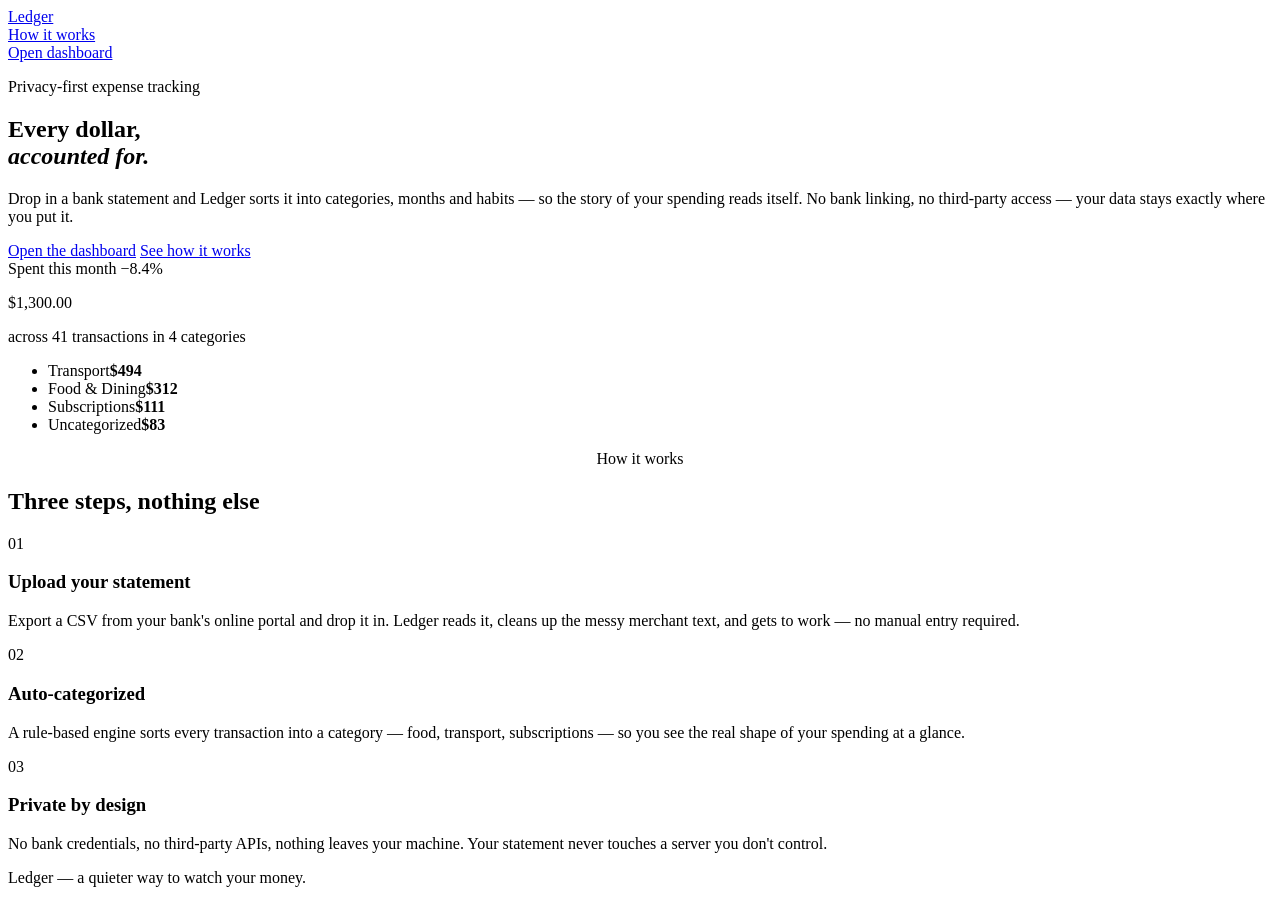
==== expense-tracker/src/main/resources/static/index.html @ 251d9d7b "feat: create frontend interface layout" ====
<!DOCTYPE html>
<html lang="en">
<head>
    <meta charset="UTF-8">
    <meta name="viewport" content="width=device-width, initial-scale=1">
    <title>Ledger — See where your money goes</title>
    <meta name="description" content="A calm, clear expense tracker. Upload a statement, watch your spending organise itself into categories and months. No bank linking, nothing leaves your machine.">
    <link rel="preconnect" href="https://fonts.googleapis.com">
    <link rel="preconnect" href="https://fonts.gstatic.com" crossorigin>
    <link href="https://fonts.googleapis.com/css2?family=Instrument+Serif:ital@0;1&family=Work+Sans:wght@400;500;600&display=swap" rel="stylesheet">
    <link rel="stylesheet" href="style.css">
</head>
<body>

<header class="topbar">
    <a class="brand" href="index.html">
        <span class="brand-mark"></span>
        <span class="brand-name">Ledger</span>
    </a>
    <nav class="nav">
        <a href="#features">How it works</a>
    </nav>
    <div class="topbar-actions">
        <a class="btn btn-solid" href="dashboard.html">Open dashboard</a>
    </div>
</header>

<main>
    <section class="hero" id="overview">
        <div class="hero-copy">
            <p class="eyebrow">Privacy-first expense tracking</p>
            <h1>Every dollar,<br><em>accounted for.</em></h1>
            <p class="lede">
                Drop in a bank statement and Ledger sorts it into categories, months and habits —
                so the story of your spending reads itself. No bank linking, no third-party access —
                your data stays exactly where you put it.
            </p>
            <div class="hero-actions">
                <a class="btn btn-solid btn-lg" href="dashboard.html">Open the dashboard</a>
                <a class="btn btn-line btn-lg" href="#features">See how it works</a>
            </div>
        </div>

        <aside class="hero-panel">
            <div class="panel-head">
                <span class="label">Spent this month</span>
                <span class="tag tag-down">−8.4%</span>
            </div>
            <p class="figure">$1,300.00</p>
            <p class="figure-sub">across 41 transactions in 4 categories</p>
            <ul class="mini-bars">
                <li><span>Transport</span><i style="--w:100%"></i><b>$494</b></li>
                <li><span>Food &amp; Dining</span><i style="--w:63%"></i><b>$312</b></li>
                <li><span>Subscriptions</span><i style="--w:22%"></i><b>$111</b></li>
                <li><span>Uncategorized</span><i style="--w:17%"></i><b>$83</b></li>
            </ul>
        </aside>
    </section>

    <section class="features" id="features">
        <p class="eyebrow" style="text-align:center;">How it works</p>
        <h2 class="section-title">Three steps, nothing else</h2>

        <div class="feature-grid">
            <article class="card feature-card">
                <span class="feature-num">01</span>
                <h3>Upload your statement</h3>
                <p>Export a CSV from your bank's online portal and drop it in. Ledger reads it, cleans up the messy merchant text, and gets to work — no manual entry required.</p>
            </article>
            <article class="card feature-card">
                <span class="feature-num">02</span>
                <h3>Auto-categorized</h3>
                <p>A rule-based engine sorts every transaction into a category — food, transport, subscriptions — so you see the real shape of your spending at a glance.</p>
            </article>
            <article class="card feature-card">
                <span class="feature-num">03</span>
                <h3>Private by design</h3>
                <p>No bank credentials, no third-party APIs, nothing leaves your machine. Your statement never touches a server you don't control.</p>
            </article>
        </div>
    </section>
</main>

<footer class="footer">
    <span class="brand-mark small"></span>
    <p>Ledger — a quieter way to watch your money.</p>
</footer>

</body>
</html>
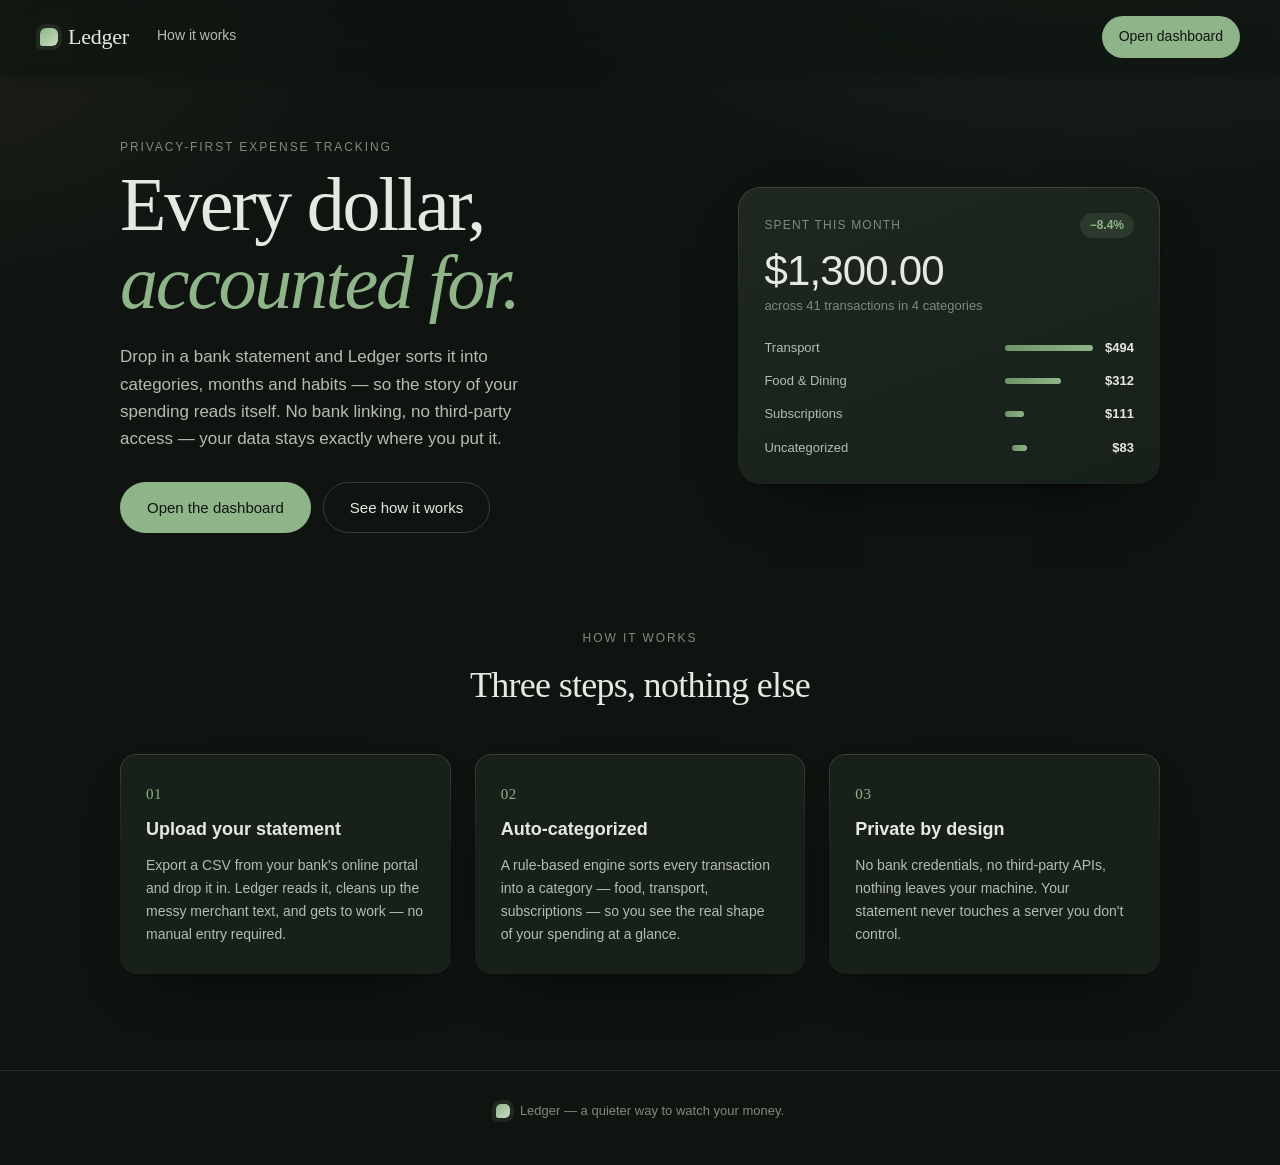
==== commit 8585ae3f: "Update tab title" ====
--- a/expense-tracker/src/main/resources/static/index.html
+++ b/expense-tracker/src/main/resources/static/index.html
@@ -3,7 +3,7 @@
 <head>
     <meta charset="UTF-8">
     <meta name="viewport" content="width=device-width, initial-scale=1">
-    <title>Ledger — See where your money goes</title>
+    <title>Ledger | Expense Tracker</title>
     <meta name="description" content="A calm, clear expense tracker. Upload a statement, watch your spending organise itself into categories and months. No bank linking, nothing leaves your machine.">
     <link rel="preconnect" href="https://fonts.googleapis.com">
     <link rel="preconnect" href="https://fonts.gstatic.com" crossorigin>
--- a/expense-tracker/src/main/resources/static/style.css
+++ b/expense-tracker/src/main/resources/static/style.css
@@ -0,0 +1,611 @@
+:root {
+    --bg: #0F1411;
+    --surface: #18201A;
+    --surface-2: #1E2720;
+    --line: rgba(230, 233, 227, .10);
+    --line-strong: rgba(230, 233, 227, .18);
+    --ink: #E6E9E3;
+    --ink-2: #B4BDB2;
+    --muted: #7E8A7C;
+    --olive: #8FB489;
+    --olive-deep: #6E9469;
+    --olive-soft: rgba(143, 180, 137, .14);
+    --clay: #D08A63;
+    --sand: #D9B370;
+    --sky: #7FA7C0;
+    --radius: 16px;
+    --shadow: 0 1px 2px rgba(0, 0, 0, .3), 0 26px 60px -34px rgba(0, 0, 0, .9);
+    --shadow-hover: 0 4px 8px rgba(0, 0, 0, .35), 0 32px 64px -30px rgba(0, 0, 0, .95);
+    --ease: cubic-bezier(.2, .8, .2, 1);
+}
+
+* { box-sizing: border-box; }
+
+html { scroll-behavior: smooth; }
+
+body {
+    margin: 0;
+    font-family: 'Work Sans', -apple-system, BlinkMacSystemFont, sans-serif;
+    font-size: 16px;
+    line-height: 1.55;
+    color: var(--ink);
+    background:
+            radial-gradient(1000px 520px at 86% -14%, rgba(143, 180, 137, .12), transparent 65%),
+            radial-gradient(760px 460px at -6% 4%, rgba(217, 179, 112, .07), transparent 62%),
+            var(--bg);
+    background-attachment: fixed;
+    -webkit-font-smoothing: antialiased;
+}
+
+h1, h2, h3, .value, .brand-name {
+    font-family: 'Instrument Serif', Georgia, serif;
+    font-weight: 400;
+}
+
+/* ---------- Top bar ---------- */
+.topbar {
+    position: sticky;
+    top: 0;
+    z-index: 20;
+    display: flex;
+    align-items: center;
+    gap: 28px;
+    padding: 16px 40px;
+    background: rgba(15, 20, 17, .62);
+    backdrop-filter: blur(20px) saturate(160%);
+    -webkit-backdrop-filter: blur(20px) saturate(160%);
+}
+
+.topbar::after {
+    content: '';
+    position: absolute;
+    left: 0;
+    right: 0;
+    bottom: -16px;
+    height: 16px;
+    background: linear-gradient(180deg, rgba(15, 20, 17, .45), transparent);
+    pointer-events: none;
+}
+
+.brand {
+    display: flex;
+    align-items: center;
+    gap: 10px;
+    text-decoration: none;
+    color: var(--ink);
+}
+
+.brand-mark {
+    width: 18px;
+    height: 18px;
+    border-radius: 6px 6px 6px 2px;
+    background: linear-gradient(140deg, var(--olive), #C7DDC0);
+    box-shadow: 0 0 0 4px rgba(143, 180, 137, .12);
+}
+
+.brand-mark.small { width: 14px; height: 14px; border-radius: 5px 5px 5px 2px; }
+
+.brand-name { font-size: 22px; letter-spacing: -0.01em; }
+
+.nav { display: flex; gap: 22px; margin-right: auto; }
+
+.nav a {
+    color: var(--ink-2);
+    text-decoration: none;
+    font-size: 14px;
+    font-weight: 500;
+    padding-bottom: 2px;
+    border-bottom: 1px solid transparent;
+    transition: color .18s var(--ease), border-color .18s var(--ease);
+}
+
+.nav a:hover { color: var(--ink); border-color: var(--olive); }
+
+.topbar-actions { display: flex; gap: 10px; }
+
+/* ---------- Buttons & fields ---------- */
+.btn {
+    font: inherit;
+    font-size: 14px;
+    font-weight: 500;
+    padding: 9px 16px;
+    border-radius: 999px;
+    border: 1px solid transparent;
+    cursor: pointer;
+    text-decoration: none;
+    display: inline-flex;
+    align-items: center;
+    transition: transform .15s var(--ease), background .2s ease, border-color .2s ease, color .2s ease, opacity .2s ease;
+}
+
+.btn:active { transform: scale(0.96); }
+
+.btn:disabled { opacity: .5; cursor: default; }
+
+.btn-solid { background: var(--olive); color: #0F1411; }
+.btn-solid:hover { background: #A6C79F; }
+
+.btn-line { background: transparent; border-color: var(--line-strong); color: var(--ink); }
+.btn-line:hover { background: var(--surface-2); border-color: var(--olive); }
+
+.btn-quiet { background: transparent; color: var(--ink-2); border-color: var(--line); }
+.btn-quiet:hover { background: var(--surface-2); color: var(--ink); }
+
+.btn-lg { padding: 13px 26px; font-size: 15px; }
+
+.field {
+    font: inherit;
+    font-size: 14px;
+    padding: 9px 13px;
+    border-radius: 10px;
+    border: 1px solid var(--line);
+    background: var(--bg);
+    color: var(--ink);
+    outline: none;
+    min-width: 170px;
+    transition: border-color .18s var(--ease), box-shadow .18s var(--ease);
+}
+
+.field::placeholder { color: var(--muted); }
+
+.field:focus {
+    border-color: var(--olive);
+    box-shadow: 0 0 0 3px rgba(143, 180, 137, .14);
+}
+
+/* ---------- Layout ---------- */
+main {
+    max-width: 1120px;
+    margin: 0 auto;
+    padding: 40px 40px 88px;
+    display: flex;
+    flex-direction: column;
+    gap: 32px;
+}
+
+.eyebrow {
+    margin: 0 0 10px;
+    font-size: 12px;
+    letter-spacing: .16em;
+    text-transform: uppercase;
+    color: var(--muted);
+}
+
+/* ---------- Landing hero ---------- */
+.hero {
+    display: grid;
+    grid-template-columns: 1.15fr .85fr;
+    gap: 48px;
+    align-items: center;
+    padding: 24px 0 44px;
+}
+
+.hero h1 {
+    margin: 0;
+    font-size: clamp(46px, 6.2vw, 76px);
+    line-height: 1.02;
+    letter-spacing: -0.03em;
+}
+
+.hero h1 em { font-style: italic; color: var(--olive); }
+
+.lede {
+    margin: 22px 0 30px;
+    max-width: 46ch;
+    font-size: 17px;
+    line-height: 1.6;
+    color: var(--ink-2);
+}
+
+.hero-actions { display: flex; gap: 12px; flex-wrap: wrap; }
+
+.hero-panel {
+    position: relative;
+    background: linear-gradient(160deg, var(--surface-2), var(--surface));
+    border-radius: 22px;
+    padding: 26px;
+    box-shadow: var(--shadow);
+    isolation: isolate;
+}
+
+.panel-head {
+    display: flex;
+    align-items: center;
+    justify-content: space-between;
+    gap: 12px;
+}
+
+.label {
+    margin: 0;
+    font-size: 12px;
+    letter-spacing: .1em;
+    text-transform: uppercase;
+    color: var(--muted);
+}
+
+.tag {
+    font-size: 12px;
+    font-weight: 600;
+    padding: 3px 10px;
+    border-radius: 999px;
+}
+
+.tag-down { background: var(--olive-soft); color: var(--olive); }
+
+.figure {
+    margin: 12px 0 4px;
+    font-size: 42px;
+    line-height: 1;
+    letter-spacing: -0.02em;
+    font-variant-numeric: tabular-nums;
+}
+
+.figure-sub { margin: 0 0 22px; font-size: 13px; color: var(--muted); }
+
+.mini-bars { list-style: none; margin: 0; padding: 0; display: grid; gap: 13px; }
+
+.mini-bars li {
+    display: grid;
+    grid-template-columns: 1fr 88px auto;
+    align-items: center;
+    gap: 12px;
+    font-size: 13px;
+    color: var(--ink-2);
+}
+
+.mini-bars i {
+    height: 6px;
+    border-radius: 999px;
+    background: linear-gradient(90deg, var(--olive-deep), var(--olive));
+    width: var(--w);
+    display: block;
+}
+
+.mini-bars b { font-weight: 600; font-variant-numeric: tabular-nums; color: var(--ink); }
+
+/* ---------- Landing features ---------- */
+.features { padding: 20px 0 8px; text-align: center; }
+
+.section-title {
+    margin: 8px 0 40px;
+    font-size: clamp(28px, 3.5vw, 36px);
+    letter-spacing: -0.02em;
+}
+
+.feature-grid {
+    display: grid;
+    grid-template-columns: repeat(auto-fit, minmax(240px, 1fr));
+    gap: 24px;
+    text-align: left;
+}
+
+.feature-num {
+    display: inline-block;
+    font-family: 'Instrument Serif', Georgia, serif;
+    font-size: 15px;
+    color: var(--olive);
+    letter-spacing: .04em;
+    margin-bottom: 10px;
+}
+
+.feature-card h3 {
+    margin: 0 0 10px;
+    font-family: 'Work Sans', sans-serif;
+    font-size: 18px;
+    font-weight: 600;
+    color: var(--ink);
+}
+
+.feature-card p {
+    margin: 0;
+    font-size: 14px;
+    line-height: 1.65;
+    color: var(--ink-2);
+}
+
+/* ---------- Dashboard page head ---------- */
+.page-head { padding: 8px 0 4px; }
+
+.page-head-top {
+    display: flex;
+    align-items: flex-start;
+    justify-content: space-between;
+    gap: 20px;
+    flex-wrap: wrap;
+}
+
+.page-title {
+    margin: 0 0 10px;
+    font-size: clamp(30px, 3.5vw, 40px);
+    letter-spacing: -0.02em;
+    line-height: 1.05;
+}
+
+.page-sub {
+    margin: 0;
+    max-width: 52ch;
+    font-size: 15px;
+    color: var(--ink-2);
+    line-height: 1.6;
+}
+
+.live-badge {
+    display: inline-flex;
+    align-items: center;
+    gap: 7px;
+    padding: 6px 12px;
+    border-radius: 999px;
+    border: 1px solid var(--line-strong);
+    background: var(--surface-2);
+    font-size: 12px;
+    font-weight: 500;
+    color: var(--ink-2);
+    letter-spacing: .02em;
+    margin-top: 6px;
+    flex-shrink: 0;
+}
+
+.live-badge i {
+    width: 6px;
+    height: 6px;
+    border-radius: 50%;
+    background: var(--olive);
+    display: block;
+    animation: pulseDot 2s infinite;
+}
+
+@keyframes pulseDot {
+    0% { box-shadow: 0 0 0 0 rgba(143, 180, 137, .55); }
+    70% { box-shadow: 0 0 0 6px rgba(143, 180, 137, 0); }
+    100% { box-shadow: 0 0 0 0 rgba(143, 180, 137, 0); }
+}
+
+/* ---------- Stats ---------- */
+.stats {
+    display: grid;
+    grid-template-columns: 1.3fr repeat(3, 1fr);
+    gap: 1px;
+    background: var(--line);
+    border: 1px solid var(--line);
+    border-radius: var(--radius);
+    overflow: hidden;
+}
+
+.stat {
+    position: relative;
+    background: var(--surface);
+    padding: 22px 24px;
+    margin: 0;
+    transition: background .2s ease;
+}
+
+.stat:hover { background: var(--surface-2); }
+
+.stat:first-child {
+    background: linear-gradient(160deg, var(--surface-2), var(--surface));
+}
+
+.stat .value {
+    margin: 8px 0 4px;
+    font-size: 30px;
+    line-height: 1.1;
+    letter-spacing: -0.015em;
+    font-variant-numeric: tabular-nums;
+}
+
+.stat:first-child .value {
+    font-size: 40px;
+    letter-spacing: -0.02em;
+}
+
+.stat .sub { margin: 0; font-size: 13px; color: var(--muted); }
+
+/* ---------- Cards (dashboard cards + feature cards share this) ---------- */
+.grid {
+    display: grid;
+    grid-template-columns: repeat(auto-fit, minmax(340px, 1fr));
+    gap: 24px;
+}
+
+.card, .hero-panel, .stat {
+    position: relative;
+}
+
+.card::before, .hero-panel::before, .stat::before {
+    content: '';
+    position: absolute;
+    inset: 0;
+    border-radius: inherit;
+    padding: 1px;
+    background: linear-gradient(180deg, rgba(230, 233, 227, .16), rgba(230, 233, 227, 0) 45%);
+    -webkit-mask: linear-gradient(#fff 0 0) content-box, linear-gradient(#fff 0 0);
+    -webkit-mask-composite: xor;
+    mask-composite: exclude;
+    pointer-events: none;
+}
+
+.card {
+    background: var(--surface);
+    border-radius: var(--radius);
+    padding: 26px;
+    box-shadow: var(--shadow);
+    transition: transform .25s var(--ease), box-shadow .25s var(--ease);
+    isolation: isolate;
+}
+
+.card:hover {
+    transform: translateY(-2px);
+    box-shadow: var(--shadow-hover);
+}
+
+.feature-card { padding: 28px 26px; }
+
+.card-head {
+    display: flex;
+    align-items: baseline;
+    justify-content: space-between;
+    gap: 14px;
+    flex-wrap: wrap;
+    margin-bottom: 22px;
+}
+
+.card h2 { margin: 0; font-size: 22px; letter-spacing: -0.01em; }
+
+.hint { font-size: 12px; color: var(--muted); letter-spacing: .04em; }
+
+.filters { display: flex; gap: 10px; flex-wrap: wrap; }
+
+.chart-wrap {
+    position: relative;
+    height: 240px;
+}
+
+/* ---------- Table ---------- */
+.wide { padding-bottom: 12px; }
+
+.table-wrap { overflow-x: auto; }
+
+.tx { width: 100%; border-collapse: collapse; font-size: 14px; }
+
+.tx th {
+    text-align: left;
+    font-size: 11px;
+    font-weight: 600;
+    letter-spacing: .1em;
+    text-transform: uppercase;
+    color: var(--muted);
+    padding: 0 14px 12px;
+    border-bottom: 1px solid var(--line);
+    white-space: nowrap;
+}
+
+.tx td {
+    padding: 15px 14px;
+    border-bottom: 1px solid rgba(230, 233, 227, .06);
+    color: var(--ink-2);
+}
+
+.tx tbody tr:last-child td { border-bottom: none; }
+.tx tbody tr { transition: background .15s ease; }
+.tx tbody tr:hover td { background: rgba(230, 233, 227, .035); }
+
+.tx .date { white-space: nowrap; color: var(--muted); font-variant-numeric: tabular-nums; }
+.tx .desc { color: var(--ink); font-weight: 500; }
+
+.tx .num {
+    text-align: right;
+    font-weight: 600;
+    font-variant-numeric: tabular-nums;
+    white-space: nowrap;
+    color: var(--ink);
+}
+
+.pill {
+    display: inline-block;
+    padding: 4px 11px;
+    border-radius: 999px;
+    font-size: 12px;
+    font-weight: 500;
+    white-space: nowrap;
+    background: rgba(230, 233, 227, .07);
+    color: var(--ink-2);
+}
+
+.pill.food { background: var(--olive-soft); color: var(--olive); }
+.pill.transport { background: rgba(127, 167, 192, .14); color: var(--sky); }
+.pill.subs { background: rgba(217, 179, 112, .14); color: var(--sand); }
+.pill.grocery { background: rgba(110, 148, 105, .16); color: #9CC496; }
+.pill.rent { background: rgba(208, 138, 99, .14); color: var(--clay); }
+.pill.none { background: rgba(230, 233, 227, .06); color: var(--muted); }
+
+/* ---------- Dialog (Add expense) ---------- */
+dialog {
+    background: var(--surface);
+    color: var(--ink);
+    border: 1px solid var(--line-strong);
+    border-radius: var(--radius);
+    padding: 26px;
+    max-width: 400px;
+    width: 90%;
+    box-shadow: var(--shadow);
+}
+dialog::backdrop { background: rgba(0,0,0,.5); backdrop-filter: blur(4px); }
+dialog h2 { margin: 0 0 18px; font-size: 20px; }
+dialog form { display: flex; flex-direction: column; gap: 14px; }
+dialog label { display: flex; flex-direction: column; gap: 6px; font-size: 13px; color: var(--ink-2); }
+dialog input, dialog select {
+    font: inherit; padding: 9px 12px; border-radius: 10px;
+    border: 1px solid var(--line); background: var(--bg); color: var(--ink);
+}
+.dialog-actions { display: flex; justify-content: flex-end; gap: 10px; margin-top: 8px; }
+
+/* ---------- Footer ---------- */
+.footer {
+    display: flex;
+    align-items: center;
+    justify-content: center;
+    gap: 10px;
+    padding: 30px 40px 44px;
+    border-top: 1px solid var(--line);
+    color: var(--muted);
+    font-size: 13px;
+}
+
+.footer p { margin: 0; }
+
+/* ---------- Entrance ---------- */
+@keyframes cardIn {
+    from { opacity: 0; transform: translateY(12px); }
+    to { opacity: 1; transform: translateY(0); }
+}
+
+.stats .stat, .grid .card, .feature-grid .card, #activity {
+    animation: cardIn .5s var(--ease) both;
+}
+
+.stats .stat:nth-child(1) { animation-delay: .02s; }
+.stats .stat:nth-child(2) { animation-delay: .08s; }
+.stats .stat:nth-child(3) { animation-delay: .14s; }
+.stats .stat:nth-child(4) { animation-delay: .2s; }
+.grid .card:nth-child(1), .feature-grid .card:nth-child(1) { animation-delay: .1s; }
+.grid .card:nth-child(2), .feature-grid .card:nth-child(2) { animation-delay: .16s; }
+.feature-grid .card:nth-child(3) { animation-delay: .22s; }
+#activity { animation-delay: .22s; }
+
+/* ---------- Reduced motion ---------- */
+@media (prefers-reduced-motion: reduce) {
+    .card, .stat, .btn, .tx tbody tr, .nav a, .field, .live-badge i {
+        transition-duration: .01ms !important;
+        animation-duration: .01ms !important;
+    }
+    .card:hover, .btn:active {
+        transform: none !important;
+    }
+}
+
+/* ---------- Reduced transparency ---------- */
+@media (prefers-reduced-transparency: reduce) {
+    .topbar {
+        background: var(--bg);
+        backdrop-filter: none;
+        -webkit-backdrop-filter: none;
+        border-bottom: 1px solid var(--line);
+    }
+    .topbar::after { display: none; }
+}
+
+/* ---------- Responsive ---------- */
+@media (max-width: 900px) {
+    .hero { grid-template-columns: 1fr; gap: 34px; }
+    .nav { display: none; }
+    .stats { grid-template-columns: repeat(auto-fit, minmax(160px, 1fr)); }
+    .stat:first-child .value { font-size: 32px; }
+}
+
+@media (max-width: 640px) {
+    .topbar { padding: 14px 20px; gap: 14px; }
+    main { padding: 28px 20px 64px; }
+    .field { min-width: 0; flex: 1; }
+    .filters { width: 100%; }
+    .page-head-top { flex-direction: column; align-items: flex-start; gap: 12px; }
+}
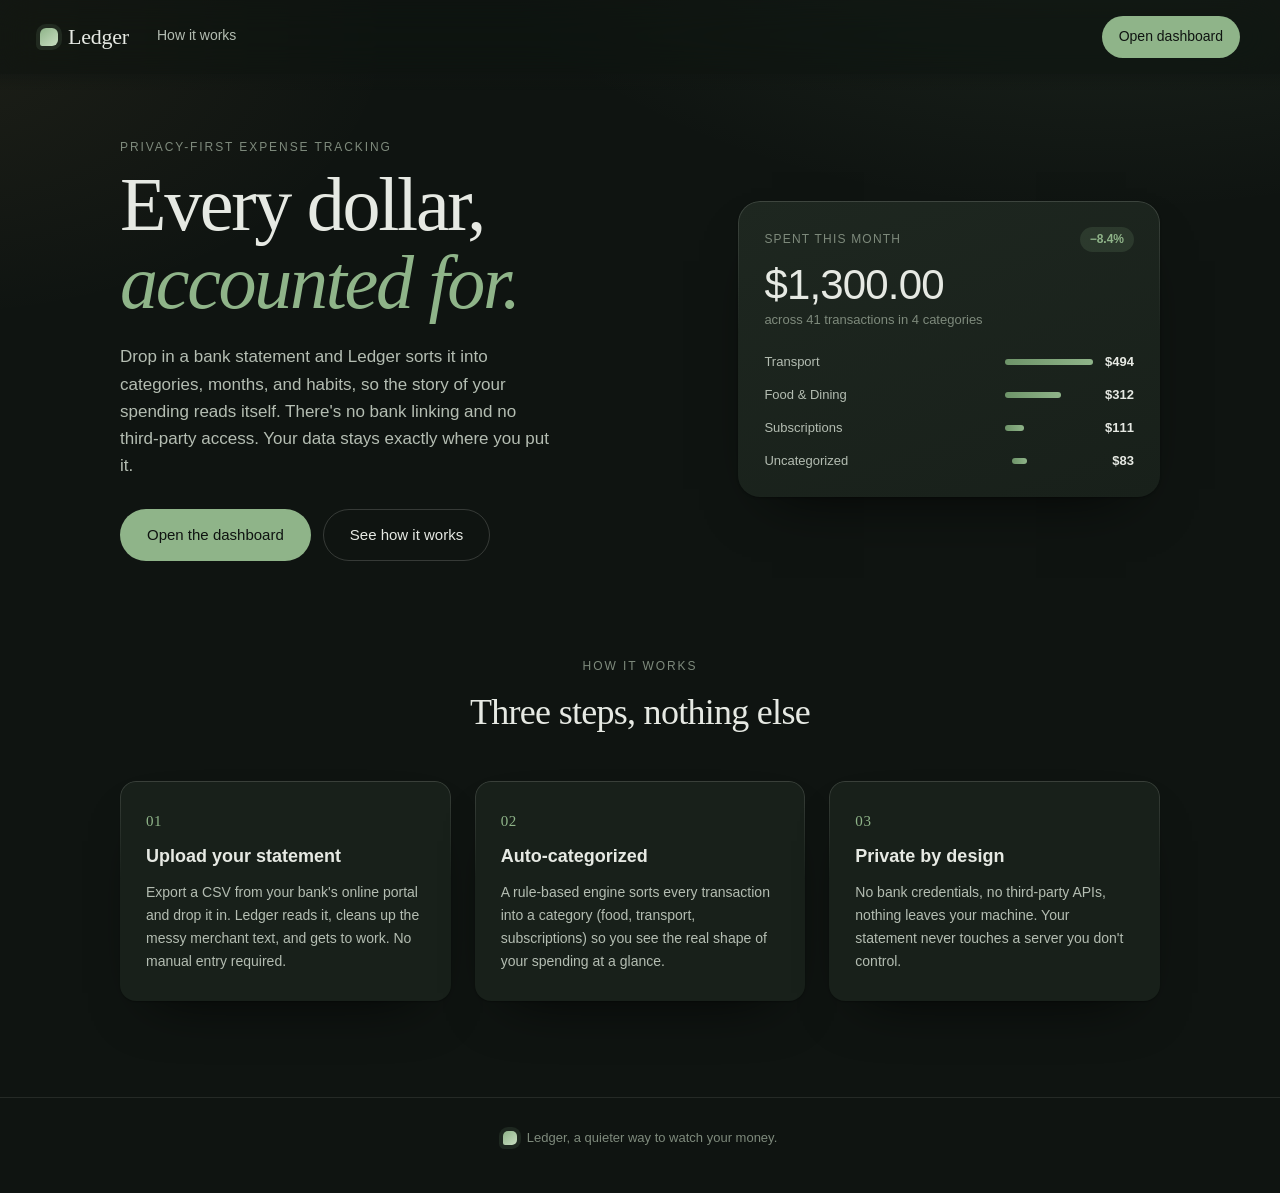
==== commit 9255a046: "Update landing page" ====
--- a/expense-tracker/src/main/resources/static/index.html
+++ b/expense-tracker/src/main/resources/static/index.html
@@ -3,7 +3,7 @@
 <head>
     <meta charset="UTF-8">
     <meta name="viewport" content="width=device-width, initial-scale=1">
-    <title>Ledger | Expense Tracker</title>
+    <title>Ledger: See where your money goes</title>
     <meta name="description" content="A calm, clear expense tracker. Upload a statement, watch your spending organise itself into categories and months. No bank linking, nothing leaves your machine.">
     <link rel="preconnect" href="https://fonts.googleapis.com">
     <link rel="preconnect" href="https://fonts.gstatic.com" crossorigin>
@@ -13,7 +13,7 @@
 <body>
 
 <header class="topbar">
-    <a class="brand" href="index.html">
+    <a class="brand" href="landing.html">
         <span class="brand-mark"></span>
         <span class="brand-name">Ledger</span>
     </a>
@@ -21,7 +21,7 @@
         <a href="#features">How it works</a>
     </nav>
     <div class="topbar-actions">
-        <a class="btn btn-solid" href="dashboard.html">Open dashboard</a>
+        <a class="btn btn-solid" href="index.html">Open dashboard</a>
     </div>
 </header>
 
@@ -31,12 +31,12 @@
             <p class="eyebrow">Privacy-first expense tracking</p>
             <h1>Every dollar,<br><em>accounted for.</em></h1>
             <p class="lede">
-                Drop in a bank statement and Ledger sorts it into categories, months and habits —
-                so the story of your spending reads itself. No bank linking, no third-party access —
-                your data stays exactly where you put it.
+                Drop in a bank statement and Ledger sorts it into categories, months, and habits,
+                so the story of your spending reads itself. There's no bank linking and no
+                third-party access. Your data stays exactly where you put it.
             </p>
             <div class="hero-actions">
-                <a class="btn btn-solid btn-lg" href="dashboard.html">Open the dashboard</a>
+                <a class="btn btn-solid btn-lg" href="index.html">Open the dashboard</a>
                 <a class="btn btn-line btn-lg" href="#features">See how it works</a>
             </div>
         </div>
@@ -65,12 +65,12 @@
             <article class="card feature-card">
                 <span class="feature-num">01</span>
                 <h3>Upload your statement</h3>
-                <p>Export a CSV from your bank's online portal and drop it in. Ledger reads it, cleans up the messy merchant text, and gets to work — no manual entry required.</p>
+                <p>Export a CSV from your bank's online portal and drop it in. Ledger reads it, cleans up the messy merchant text, and gets to work. No manual entry required.</p>
             </article>
             <article class="card feature-card">
                 <span class="feature-num">02</span>
                 <h3>Auto-categorized</h3>
-                <p>A rule-based engine sorts every transaction into a category — food, transport, subscriptions — so you see the real shape of your spending at a glance.</p>
+                <p>A rule-based engine sorts every transaction into a category (food, transport, subscriptions) so you see the real shape of your spending at a glance.</p>
             </article>
             <article class="card feature-card">
                 <span class="feature-num">03</span>
@@ -83,7 +83,7 @@
 
 <footer class="footer">
     <span class="brand-mark small"></span>
-    <p>Ledger — a quieter way to watch your money.</p>
+    <p>Ledger, a quieter way to watch your money.</p>
 </footer>
 
 </body>
